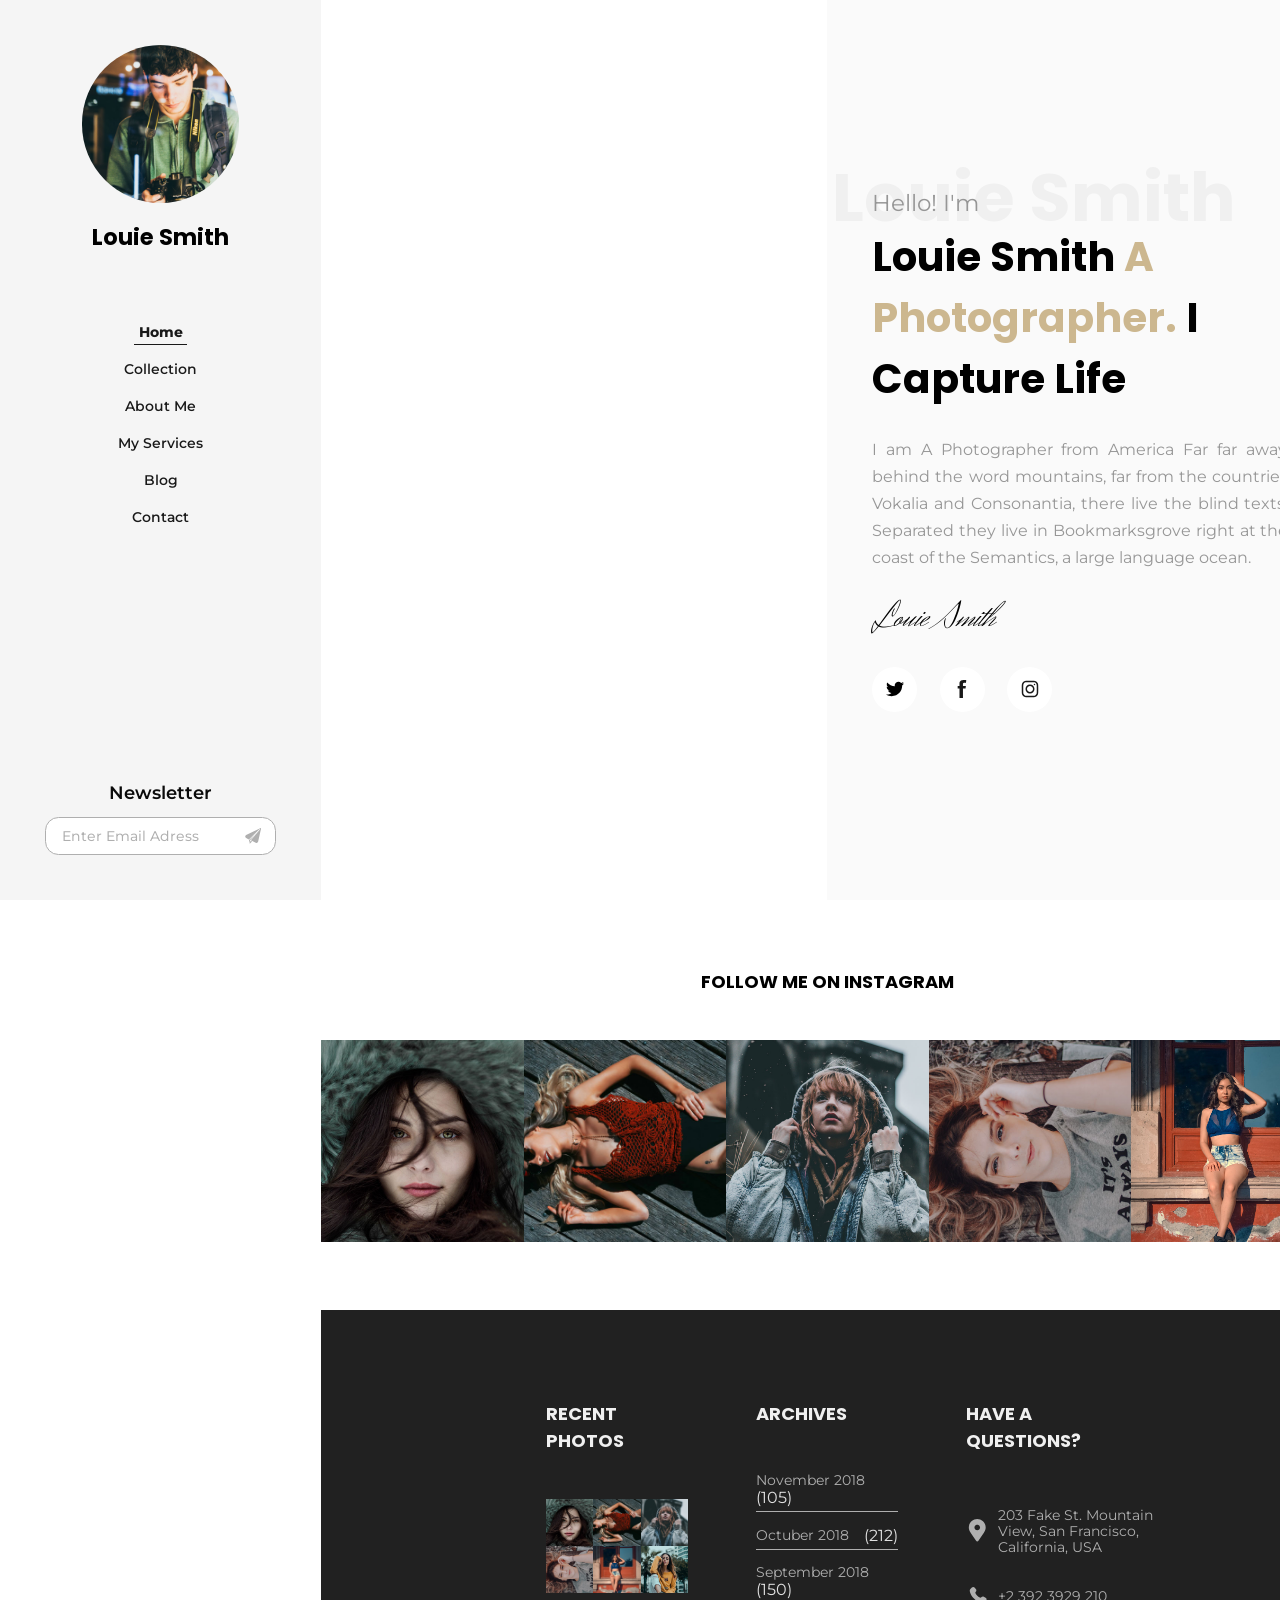
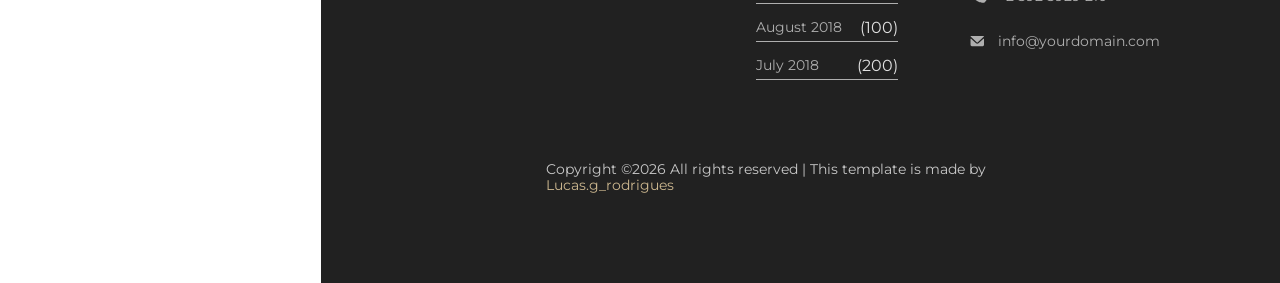
==== index.html @ 93f26b0f "Add files via upload" ====
<!DOCTYPE html>
<html lang="en">

<head>
    <meta charset="UTF-8">
    <meta name="viewport" content="width=device-width, initial-scale=1.0">
    <title>Louie Smith</title>

    <link rel="stylesheet" href="style.css">

    <link rel="preconnect" href="https://fonts.googleapis.com">
    <link rel="preconnect" href="https://fonts.gstatic.com" crossorigin>
    <link
        href="https://fonts.googleapis.com/css2?family=Herr+Von+Muellerhoff&family=Inter:ital,opsz,wght@0,14..32,100..900;1,14..32,100..900&family=Montserrat:ital,wght@0,100..900;1,100..900&family=Playfair+Display:ital,wght@0,400..900;1,400..900&family=Roboto+Mono:ital,wght@0,100..700;1,100..700&family=Roboto:ital,wght@0,100..900;1,100..900&display=swap"
        rel="stylesheet">

    <link rel="preconnect" href="https://fonts.googleapis.com">
    <link rel="preconnect" href="https://fonts.gstatic.com" crossorigin>
    <link
        href="https://fonts.googleapis.com/css2?family=Herr+Von+Muellerhoff&family=Inter:ital,opsz,wght@0,14..32,100..900;1,14..32,100..900&family=Montserrat:ital,wght@0,100..900;1,100..900&family=Playfair+Display:ital,wght@0,400..900;1,400..900&family=Poppins:ital,wght@0,100;0,200;0,300;0,400;0,500;0,600;0,700;0,800;0,900;1,100;1,200;1,300;1,400;1,500;1,600;1,700;1,800;1,900&family=Roboto+Mono:ital,wght@0,100..700;1,100..700&family=Roboto:ital,wght@0,100..900;1,100..900&display=swap"
        rel="stylesheet">
</head>

<body>
    <nav>
        <ul>
            <li>
                <a href="">
                    <img src="img/author.jpg" alt="">
                </a>
            </li>
            <li>
                <a href="">
                    <h1>
                        Louie Smith
                    </h1>
                </a>
            </li>
        </ul>

        <ul>
            <li>
                <a href="index.html">
                    <h3 id="currentPage">
                        Home
                    </h3>
                </a>
            </li>
            <li>
                <a href="collection.html">
                    <h3>
                        Collection
                    </h3>
                </a>
            </li>
            <li>
                <a href="about.html">
                    <h3>
                        About Me
                    </h3>
                </a>
            </li>
            <li>
                <a href="services.html">
                    <h3>
                        My Services
                    </h3>
                </a>
            </li>
            <li>
                <a href="blog.html">
                    <h3>
                        Blog
                    </h3>
                </a>
            </li>
            <li>
                <a href="contact.html">
                    <h3>
                        Contact
                    </h3>
                </a>
            </li>
        </ul>

        <ul>
            <li>
                <a href="">
                    <h2>
                        Newsletter
                    </h2>
                </a>
            </li>
            <li>
                <form>
                    <input type="email" placeholder="Enter Email Adress" required>
                    <button>
                        <svg version="1.1" id="Uploaded to svgrepo.com" xmlns="http://www.w3.org/2000/svg"
                            xmlns:xlink="http://www.w3.org/1999/xlink" width="800px" height="800px" viewBox="0 0 32 32"
                            xml:space="preserve">
                            <path d="M10.774,23.619l-1.625,5.691C9.06,29.164,9,28.992,9,28.794v-5.57l13.09-12.793L10.774,23.619z
	 M10.017,29.786c0.243-0.002,0.489-0.084,0.69-0.285l3.638-3.639l-2.772-1.386L10.017,29.786z M28.835,2.009L3.802,14.326
	c-2.226,1.095-2.236,4.266-0.017,5.375l4.89,2.445L27.464,3.79c0.204-0.199,0.516-0.234,0.759-0.086
	c0.326,0.2,0.396,0.644,0.147,0.935l-16.3,18.976l8.84,4.4c1.746,0.873,3.848-0.128,4.27-2.034l5.071-22.858
	C30.435,2.304,29.588,1.639,28.835,2.009z" />
                        </svg>
                    </button>
                </form>
            </li>
        </ul>
    </nav>

    <main>
        <section class="banner">
            <div>
                <figure>
                    <img src="img/author.jpg" alt="">
                    <img src="img/author-2.jpg" alt="">
                    <div>
                        <div></div>
                        <div></div>
                    </div>
                </figure>
            </div>

            <div>
                <h1>
                    Louie Smith
                </h1>

                <h2>
                    Hello! I'm
                </h2>

                <h1>
                    Louie Smith <span>A Photographer.</span> I Capture Life
                </h1>

                <h3>
                    I am A Photographer from America Far far away, behind the word mountains, far from the countries
                    Vokalia and Consonantia, there live the blind texts. Separated they live in Bookmarksgrove right at
                    the coast of the Semantics, a large language ocean.
                </h3>

                <h6>
                    Louie Smith
                </h6>

                <div>
                    <a href="">
                        <svg width="800px" height="800px" viewBox="0 -2 20 20" version="1.1"
                            xmlns="http://www.w3.org/2000/svg" xmlns:xlink="http://www.w3.org/1999/xlink">

                            <title>twitter [#154]</title>
                            <desc>Created with Sketch.</desc>
                            <defs>

                            </defs>
                            <g id="Page-1" stroke="none" stroke-width="1" fill-rule="evenodd">
                                <g id="Dribbble-Light-Preview" transform="translate(-60.000000, -7521.000000)"
                                    fill="#000000">
                                    <g id="icons" transform="translate(56.000000, 160.000000)">
                                        <path
                                            d="M10.29,7377 C17.837,7377 21.965,7370.84365 21.965,7365.50546 C21.965,7365.33021 21.965,7365.15595 21.953,7364.98267 C22.756,7364.41163 23.449,7363.70276 24,7362.8915 C23.252,7363.21837 22.457,7363.433 21.644,7363.52751 C22.5,7363.02244 23.141,7362.2289 23.448,7361.2926 C22.642,7361.76321 21.761,7362.095 20.842,7362.27321 C19.288,7360.64674 16.689,7360.56798 15.036,7362.09796 C13.971,7363.08447 13.518,7364.55538 13.849,7365.95835 C10.55,7365.79492 7.476,7364.261 5.392,7361.73762 C4.303,7363.58363 4.86,7365.94457 6.663,7367.12996 C6.01,7367.11125 5.371,7366.93797 4.8,7366.62489 L4.8,7366.67608 C4.801,7368.5989 6.178,7370.2549 8.092,7370.63591 C7.488,7370.79836 6.854,7370.82199 6.24,7370.70483 C6.777,7372.35099 8.318,7373.47829 10.073,7373.51078 C8.62,7374.63513 6.825,7375.24554 4.977,7375.24358 C4.651,7375.24259 4.325,7375.22388 4,7375.18549 C5.877,7376.37088 8.06,7377 10.29,7376.99705"
                                            id="twitter-[#154]">

                                        </path>
                                    </g>
                                </g>
                            </g>
                        </svg>
                    </a>
                    <a href="">
                        <svg fill="#000000" version="1.1" xmlns="http://www.w3.org/2000/svg"
                            xmlns:xlink="http://www.w3.org/1999/xlink" width="800px" height="800px"
                            viewBox="0 0 512 512" xml:space="preserve">

                            <g id="7935ec95c421cee6d86eb22ecd11b7e3">

                                <path style="display: inline;" d="M283.122,122.174c0,5.24,0,22.319,0,46.583h83.424l-9.045,74.367h-74.379
		c0,114.688,0,268.375,0,268.375h-98.726c0,0,0-151.653,0-268.375h-51.443v-74.367h51.443c0-29.492,0-50.463,0-56.302
		c0-27.82-2.096-41.02,9.725-62.578C205.948,28.32,239.308-0.174,297.007,0.512c57.713,0.711,82.04,6.263,82.04,6.263
		l-12.501,79.257c0,0-36.853-9.731-54.942-6.263C293.539,83.238,283.122,94.366,283.122,122.174z">

                                </path>

                            </g>

                        </svg>
                    </a>
                    <a href="">
                        <svg width="800px" height="800px" viewBox="0 0 24 24" xmlns="http://www.w3.org/2000/svg">
                            <path fill-rule="evenodd" clip-rule="evenodd"
                                d="M12 18C15.3137 18 18 15.3137 18 12C18 8.68629 15.3137 6 12 6C8.68629 6 6 8.68629 6 12C6 15.3137 8.68629 18 12 18ZM12 16C14.2091 16 16 14.2091 16 12C16 9.79086 14.2091 8 12 8C9.79086 8 8 9.79086 8 12C8 14.2091 9.79086 16 12 16Z" />
                            <path
                                d="M18 5C17.4477 5 17 5.44772 17 6C17 6.55228 17.4477 7 18 7C18.5523 7 19 6.55228 19 6C19 5.44772 18.5523 5 18 5Z" />
                            <path fill-rule="evenodd" clip-rule="evenodd"
                                d="M1.65396 4.27606C1 5.55953 1 7.23969 1 10.6V13.4C1 16.7603 1 18.4405 1.65396 19.7239C2.2292 20.8529 3.14708 21.7708 4.27606 22.346C5.55953 23 7.23969 23 10.6 23H13.4C16.7603 23 18.4405 23 19.7239 22.346C20.8529 21.7708 21.7708 20.8529 22.346 19.7239C23 18.4405 23 16.7603 23 13.4V10.6C23 7.23969 23 5.55953 22.346 4.27606C21.7708 3.14708 20.8529 2.2292 19.7239 1.65396C18.4405 1 16.7603 1 13.4 1H10.6C7.23969 1 5.55953 1 4.27606 1.65396C3.14708 2.2292 2.2292 3.14708 1.65396 4.27606ZM13.4 3H10.6C8.88684 3 7.72225 3.00156 6.82208 3.0751C5.94524 3.14674 5.49684 3.27659 5.18404 3.43597C4.43139 3.81947 3.81947 4.43139 3.43597 5.18404C3.27659 5.49684 3.14674 5.94524 3.0751 6.82208C3.00156 7.72225 3 8.88684 3 10.6V13.4C3 15.1132 3.00156 16.2777 3.0751 17.1779C3.14674 18.0548 3.27659 18.5032 3.43597 18.816C3.81947 19.5686 4.43139 20.1805 5.18404 20.564C5.49684 20.7234 5.94524 20.8533 6.82208 20.9249C7.72225 20.9984 8.88684 21 10.6 21H13.4C15.1132 21 16.2777 20.9984 17.1779 20.9249C18.0548 20.8533 18.5032 20.7234 18.816 20.564C19.5686 20.1805 20.1805 19.5686 20.564 18.816C20.7234 18.5032 20.8533 18.0548 20.9249 17.1779C20.9984 16.2777 21 15.1132 21 13.4V10.6C21 8.88684 20.9984 7.72225 20.9249 6.82208C20.8533 5.94524 20.7234 5.49684 20.564 5.18404C20.1805 4.43139 19.5686 3.81947 18.816 3.43597C18.5032 3.27659 18.0548 3.14674 17.1779 3.0751C16.2777 3.00156 15.1132 3 13.4 3Z" />
                        </svg>
                    </a>
                </div>
            </div>
        </section>

        <section class="follow">
            <h1>
                follow me on instagram
            </h1>
            <div>
                <a href="">
                    <img src="img/image_1.jpg" alt="">
                    <svg width="800px" height="800px" viewBox="0 0 24 24" xmlns="http://www.w3.org/2000/svg">
                        <path fill-rule="evenodd" clip-rule="evenodd"
                            d="M12 18C15.3137 18 18 15.3137 18 12C18 8.68629 15.3137 6 12 6C8.68629 6 6 8.68629 6 12C6 15.3137 8.68629 18 12 18ZM12 16C14.2091 16 16 14.2091 16 12C16 9.79086 14.2091 8 12 8C9.79086 8 8 9.79086 8 12C8 14.2091 9.79086 16 12 16Z" />
                        <path
                            d="M18 5C17.4477 5 17 5.44772 17 6C17 6.55228 17.4477 7 18 7C18.5523 7 19 6.55228 19 6C19 5.44772 18.5523 5 18 5Z" />
                        <path fill-rule="evenodd" clip-rule="evenodd"
                            d="M1.65396 4.27606C1 5.55953 1 7.23969 1 10.6V13.4C1 16.7603 1 18.4405 1.65396 19.7239C2.2292 20.8529 3.14708 21.7708 4.27606 22.346C5.55953 23 7.23969 23 10.6 23H13.4C16.7603 23 18.4405 23 19.7239 22.346C20.8529 21.7708 21.7708 20.8529 22.346 19.7239C23 18.4405 23 16.7603 23 13.4V10.6C23 7.23969 23 5.55953 22.346 4.27606C21.7708 3.14708 20.8529 2.2292 19.7239 1.65396C18.4405 1 16.7603 1 13.4 1H10.6C7.23969 1 5.55953 1 4.27606 1.65396C3.14708 2.2292 2.2292 3.14708 1.65396 4.27606ZM13.4 3H10.6C8.88684 3 7.72225 3.00156 6.82208 3.0751C5.94524 3.14674 5.49684 3.27659 5.18404 3.43597C4.43139 3.81947 3.81947 4.43139 3.43597 5.18404C3.27659 5.49684 3.14674 5.94524 3.0751 6.82208C3.00156 7.72225 3 8.88684 3 10.6V13.4C3 15.1132 3.00156 16.2777 3.0751 17.1779C3.14674 18.0548 3.27659 18.5032 3.43597 18.816C3.81947 19.5686 4.43139 20.1805 5.18404 20.564C5.49684 20.7234 5.94524 20.8533 6.82208 20.9249C7.72225 20.9984 8.88684 21 10.6 21H13.4C15.1132 21 16.2777 20.9984 17.1779 20.9249C18.0548 20.8533 18.5032 20.7234 18.816 20.564C19.5686 20.1805 20.1805 19.5686 20.564 18.816C20.7234 18.5032 20.8533 18.0548 20.9249 17.1779C20.9984 16.2777 21 15.1132 21 13.4V10.6C21 8.88684 20.9984 7.72225 20.9249 6.82208C20.8533 5.94524 20.7234 5.49684 20.564 5.18404C20.1805 4.43139 19.5686 3.81947 18.816 3.43597C18.5032 3.27659 18.0548 3.14674 17.1779 3.0751C16.2777 3.00156 15.1132 3 13.4 3Z" />
                    </svg>
                </a>
                <a href="">
                    <img src="img/image_2.jpg" alt="">
                    <svg width="800px" height="800px" viewBox="0 0 24 24" xmlns="http://www.w3.org/2000/svg">
                        <path fill-rule="evenodd" clip-rule="evenodd"
                            d="M12 18C15.3137 18 18 15.3137 18 12C18 8.68629 15.3137 6 12 6C8.68629 6 6 8.68629 6 12C6 15.3137 8.68629 18 12 18ZM12 16C14.2091 16 16 14.2091 16 12C16 9.79086 14.2091 8 12 8C9.79086 8 8 9.79086 8 12C8 14.2091 9.79086 16 12 16Z" />
                        <path
                            d="M18 5C17.4477 5 17 5.44772 17 6C17 6.55228 17.4477 7 18 7C18.5523 7 19 6.55228 19 6C19 5.44772 18.5523 5 18 5Z" />
                        <path fill-rule="evenodd" clip-rule="evenodd"
                            d="M1.65396 4.27606C1 5.55953 1 7.23969 1 10.6V13.4C1 16.7603 1 18.4405 1.65396 19.7239C2.2292 20.8529 3.14708 21.7708 4.27606 22.346C5.55953 23 7.23969 23 10.6 23H13.4C16.7603 23 18.4405 23 19.7239 22.346C20.8529 21.7708 21.7708 20.8529 22.346 19.7239C23 18.4405 23 16.7603 23 13.4V10.6C23 7.23969 23 5.55953 22.346 4.27606C21.7708 3.14708 20.8529 2.2292 19.7239 1.65396C18.4405 1 16.7603 1 13.4 1H10.6C7.23969 1 5.55953 1 4.27606 1.65396C3.14708 2.2292 2.2292 3.14708 1.65396 4.27606ZM13.4 3H10.6C8.88684 3 7.72225 3.00156 6.82208 3.0751C5.94524 3.14674 5.49684 3.27659 5.18404 3.43597C4.43139 3.81947 3.81947 4.43139 3.43597 5.18404C3.27659 5.49684 3.14674 5.94524 3.0751 6.82208C3.00156 7.72225 3 8.88684 3 10.6V13.4C3 15.1132 3.00156 16.2777 3.0751 17.1779C3.14674 18.0548 3.27659 18.5032 3.43597 18.816C3.81947 19.5686 4.43139 20.1805 5.18404 20.564C5.49684 20.7234 5.94524 20.8533 6.82208 20.9249C7.72225 20.9984 8.88684 21 10.6 21H13.4C15.1132 21 16.2777 20.9984 17.1779 20.9249C18.0548 20.8533 18.5032 20.7234 18.816 20.564C19.5686 20.1805 20.1805 19.5686 20.564 18.816C20.7234 18.5032 20.8533 18.0548 20.9249 17.1779C20.9984 16.2777 21 15.1132 21 13.4V10.6C21 8.88684 20.9984 7.72225 20.9249 6.82208C20.8533 5.94524 20.7234 5.49684 20.564 5.18404C20.1805 4.43139 19.5686 3.81947 18.816 3.43597C18.5032 3.27659 18.0548 3.14674 17.1779 3.0751C16.2777 3.00156 15.1132 3 13.4 3Z" />
                    </svg>
                </a>
                <a href="">
                    <img src="img/image_3.jpg" alt="">
                    <svg width="800px" height="800px" viewBox="0 0 24 24" xmlns="http://www.w3.org/2000/svg">
                        <path fill-rule="evenodd" clip-rule="evenodd"
                            d="M12 18C15.3137 18 18 15.3137 18 12C18 8.68629 15.3137 6 12 6C8.68629 6 6 8.68629 6 12C6 15.3137 8.68629 18 12 18ZM12 16C14.2091 16 16 14.2091 16 12C16 9.79086 14.2091 8 12 8C9.79086 8 8 9.79086 8 12C8 14.2091 9.79086 16 12 16Z" />
                        <path
                            d="M18 5C17.4477 5 17 5.44772 17 6C17 6.55228 17.4477 7 18 7C18.5523 7 19 6.55228 19 6C19 5.44772 18.5523 5 18 5Z" />
                        <path fill-rule="evenodd" clip-rule="evenodd"
                            d="M1.65396 4.27606C1 5.55953 1 7.23969 1 10.6V13.4C1 16.7603 1 18.4405 1.65396 19.7239C2.2292 20.8529 3.14708 21.7708 4.27606 22.346C5.55953 23 7.23969 23 10.6 23H13.4C16.7603 23 18.4405 23 19.7239 22.346C20.8529 21.7708 21.7708 20.8529 22.346 19.7239C23 18.4405 23 16.7603 23 13.4V10.6C23 7.23969 23 5.55953 22.346 4.27606C21.7708 3.14708 20.8529 2.2292 19.7239 1.65396C18.4405 1 16.7603 1 13.4 1H10.6C7.23969 1 5.55953 1 4.27606 1.65396C3.14708 2.2292 2.2292 3.14708 1.65396 4.27606ZM13.4 3H10.6C8.88684 3 7.72225 3.00156 6.82208 3.0751C5.94524 3.14674 5.49684 3.27659 5.18404 3.43597C4.43139 3.81947 3.81947 4.43139 3.43597 5.18404C3.27659 5.49684 3.14674 5.94524 3.0751 6.82208C3.00156 7.72225 3 8.88684 3 10.6V13.4C3 15.1132 3.00156 16.2777 3.0751 17.1779C3.14674 18.0548 3.27659 18.5032 3.43597 18.816C3.81947 19.5686 4.43139 20.1805 5.18404 20.564C5.49684 20.7234 5.94524 20.8533 6.82208 20.9249C7.72225 20.9984 8.88684 21 10.6 21H13.4C15.1132 21 16.2777 20.9984 17.1779 20.9249C18.0548 20.8533 18.5032 20.7234 18.816 20.564C19.5686 20.1805 20.1805 19.5686 20.564 18.816C20.7234 18.5032 20.8533 18.0548 20.9249 17.1779C20.9984 16.2777 21 15.1132 21 13.4V10.6C21 8.88684 20.9984 7.72225 20.9249 6.82208C20.8533 5.94524 20.7234 5.49684 20.564 5.18404C20.1805 4.43139 19.5686 3.81947 18.816 3.43597C18.5032 3.27659 18.0548 3.14674 17.1779 3.0751C16.2777 3.00156 15.1132 3 13.4 3Z" />
                    </svg>
                </a>
                <a href="">
                    <img src="img/image_4.jpg" alt="">
                    <svg width="800px" height="800px" viewBox="0 0 24 24" xmlns="http://www.w3.org/2000/svg">
                        <path fill-rule="evenodd" clip-rule="evenodd"
                            d="M12 18C15.3137 18 18 15.3137 18 12C18 8.68629 15.3137 6 12 6C8.68629 6 6 8.68629 6 12C6 15.3137 8.68629 18 12 18ZM12 16C14.2091 16 16 14.2091 16 12C16 9.79086 14.2091 8 12 8C9.79086 8 8 9.79086 8 12C8 14.2091 9.79086 16 12 16Z" />
                        <path
                            d="M18 5C17.4477 5 17 5.44772 17 6C17 6.55228 17.4477 7 18 7C18.5523 7 19 6.55228 19 6C19 5.44772 18.5523 5 18 5Z" />
                        <path fill-rule="evenodd" clip-rule="evenodd"
                            d="M1.65396 4.27606C1 5.55953 1 7.23969 1 10.6V13.4C1 16.7603 1 18.4405 1.65396 19.7239C2.2292 20.8529 3.14708 21.7708 4.27606 22.346C5.55953 23 7.23969 23 10.6 23H13.4C16.7603 23 18.4405 23 19.7239 22.346C20.8529 21.7708 21.7708 20.8529 22.346 19.7239C23 18.4405 23 16.7603 23 13.4V10.6C23 7.23969 23 5.55953 22.346 4.27606C21.7708 3.14708 20.8529 2.2292 19.7239 1.65396C18.4405 1 16.7603 1 13.4 1H10.6C7.23969 1 5.55953 1 4.27606 1.65396C3.14708 2.2292 2.2292 3.14708 1.65396 4.27606ZM13.4 3H10.6C8.88684 3 7.72225 3.00156 6.82208 3.0751C5.94524 3.14674 5.49684 3.27659 5.18404 3.43597C4.43139 3.81947 3.81947 4.43139 3.43597 5.18404C3.27659 5.49684 3.14674 5.94524 3.0751 6.82208C3.00156 7.72225 3 8.88684 3 10.6V13.4C3 15.1132 3.00156 16.2777 3.0751 17.1779C3.14674 18.0548 3.27659 18.5032 3.43597 18.816C3.81947 19.5686 4.43139 20.1805 5.18404 20.564C5.49684 20.7234 5.94524 20.8533 6.82208 20.9249C7.72225 20.9984 8.88684 21 10.6 21H13.4C15.1132 21 16.2777 20.9984 17.1779 20.9249C18.0548 20.8533 18.5032 20.7234 18.816 20.564C19.5686 20.1805 20.1805 19.5686 20.564 18.816C20.7234 18.5032 20.8533 18.0548 20.9249 17.1779C20.9984 16.2777 21 15.1132 21 13.4V10.6C21 8.88684 20.9984 7.72225 20.9249 6.82208C20.8533 5.94524 20.7234 5.49684 20.564 5.18404C20.1805 4.43139 19.5686 3.81947 18.816 3.43597C18.5032 3.27659 18.0548 3.14674 17.1779 3.0751C16.2777 3.00156 15.1132 3 13.4 3Z" />
                    </svg>
                </a>
                <a href="">
                    <img src="img/image_5.jpg" alt="">
                    <svg width="800px" height="800px" viewBox="0 0 24 24" xmlns="http://www.w3.org/2000/svg">
                        <path fill-rule="evenodd" clip-rule="evenodd"
                            d="M12 18C15.3137 18 18 15.3137 18 12C18 8.68629 15.3137 6 12 6C8.68629 6 6 8.68629 6 12C6 15.3137 8.68629 18 12 18ZM12 16C14.2091 16 16 14.2091 16 12C16 9.79086 14.2091 8 12 8C9.79086 8 8 9.79086 8 12C8 14.2091 9.79086 16 12 16Z" />
                        <path
                            d="M18 5C17.4477 5 17 5.44772 17 6C17 6.55228 17.4477 7 18 7C18.5523 7 19 6.55228 19 6C19 5.44772 18.5523 5 18 5Z" />
                        <path fill-rule="evenodd" clip-rule="evenodd"
                            d="M1.65396 4.27606C1 5.55953 1 7.23969 1 10.6V13.4C1 16.7603 1 18.4405 1.65396 19.7239C2.2292 20.8529 3.14708 21.7708 4.27606 22.346C5.55953 23 7.23969 23 10.6 23H13.4C16.7603 23 18.4405 23 19.7239 22.346C20.8529 21.7708 21.7708 20.8529 22.346 19.7239C23 18.4405 23 16.7603 23 13.4V10.6C23 7.23969 23 5.55953 22.346 4.27606C21.7708 3.14708 20.8529 2.2292 19.7239 1.65396C18.4405 1 16.7603 1 13.4 1H10.6C7.23969 1 5.55953 1 4.27606 1.65396C3.14708 2.2292 2.2292 3.14708 1.65396 4.27606ZM13.4 3H10.6C8.88684 3 7.72225 3.00156 6.82208 3.0751C5.94524 3.14674 5.49684 3.27659 5.18404 3.43597C4.43139 3.81947 3.81947 4.43139 3.43597 5.18404C3.27659 5.49684 3.14674 5.94524 3.0751 6.82208C3.00156 7.72225 3 8.88684 3 10.6V13.4C3 15.1132 3.00156 16.2777 3.0751 17.1779C3.14674 18.0548 3.27659 18.5032 3.43597 18.816C3.81947 19.5686 4.43139 20.1805 5.18404 20.564C5.49684 20.7234 5.94524 20.8533 6.82208 20.9249C7.72225 20.9984 8.88684 21 10.6 21H13.4C15.1132 21 16.2777 20.9984 17.1779 20.9249C18.0548 20.8533 18.5032 20.7234 18.816 20.564C19.5686 20.1805 20.1805 19.5686 20.564 18.816C20.7234 18.5032 20.8533 18.0548 20.9249 17.1779C20.9984 16.2777 21 15.1132 21 13.4V10.6C21 8.88684 20.9984 7.72225 20.9249 6.82208C20.8533 5.94524 20.7234 5.49684 20.564 5.18404C20.1805 4.43139 19.5686 3.81947 18.816 3.43597C18.5032 3.27659 18.0548 3.14674 17.1779 3.0751C16.2777 3.00156 15.1132 3 13.4 3Z" />
                    </svg>
                </a>
            </div>
        </section>

        <footer>
            <div>
                <h1>
                    Recent Photos
                </h1>
                <div>
                    <img src="img/image_1.jpg" alt="">
                    <img src="img/image_2.jpg" alt="">
                    <img src="img/image_3.jpg" alt="">
                    <img src="img/image_4.jpg" alt="">
                    <img src="img/image_5.jpg" alt="">
                    <img src="img/image_6.jpg" alt="">
                </div>
            </div>

            <div>
                <h1>
                    Archives
                </h1>

                <div>
                    <dl>
                        <dt>
                            <h2>November 2018</h2>
                        </dt>
                        <dd>
                            <h3>(105)</h3>
                        </dd>
                    </dl>
                    <dl>
                        <dt>
                            <h2>Octuber 2018</h2>
                        </dt>
                        <dd>
                            <h3>(212)</h3>
                        </dd>
                    </dl>
                    <dl>
                        <dt>
                            <h2>September 2018</h2>
                        </dt>
                        <dd>
                            <h3>(150)</h3>
                        </dd>
                    </dl>
                    <dl>
                        <dt>
                            <h2>August 2018</h2>
                        </dt>
                        <dd>
                            <h3>(100)</h3>
                        </dd>
                    </dl>
                    <dl>
                        <dt>
                            <h2>July 2018</h2>
                        </dt>
                        <dd>
                            <h3>(200)</h3>
                        </dd>
                    </dl>
                </div>
            </div>

            <div>
                <h1>
                    Have a Questions?
                </h1>

                <div>
                    <dl>
                        <dt>
                            <svg version="1.0" id="Layer_1" xmlns="http://www.w3.org/2000/svg"
                                xmlns:xlink="http://www.w3.org/1999/xlink" width="800px" height="800px"
                                viewBox="0 0 64 64" enable-background="new 0 0 64 64" xml:space="preserve">
                                <path d="M32,0C18.746,0,8,10.746,8,24c0,5.219,1.711,10.008,4.555,13.93c0.051,0.094,0.059,0.199,0.117,0.289l16,24
	C29.414,63.332,30.664,64,32,64s2.586-0.668,3.328-1.781l16-24c0.059-0.09,0.066-0.195,0.117-0.289C54.289,34.008,56,29.219,56,24
	C56,10.746,45.254,0,32,0z M32,32c-4.418,0-8-3.582-8-8s3.582-8,8-8s8,3.582,8,8S36.418,32,32,32z" />
                            </svg>
                        </dt>
                        <dd>
                            <h2>203 Fake St. Mountain View, San Francisco, California, USA</h2>
                        </dd>
                    </dl>
                    <dl>
                        <dt>
                            <svg width="800px" height="800px" viewBox="0 0 24 24" xmlns="http://www.w3.org/2000/svg">
                                <path
                                    d="M16.5562 12.9062L16.1007 13.359C16.1007 13.359 15.0181 14.4355 12.0631 11.4972C9.10812 8.55901 10.1907 7.48257 10.1907 7.48257L10.4775 7.19738C11.1841 6.49484 11.2507 5.36691 10.6342 4.54348L9.37326 2.85908C8.61028 1.83992 7.13596 1.70529 6.26145 2.57483L4.69185 4.13552C4.25823 4.56668 3.96765 5.12559 4.00289 5.74561C4.09304 7.33182 4.81071 10.7447 8.81536 14.7266C13.0621 18.9492 17.0468 19.117 18.6763 18.9651C19.1917 18.9171 19.6399 18.6546 20.0011 18.2954L21.4217 16.883C22.3806 15.9295 22.1102 14.2949 20.8833 13.628L18.9728 12.5894C18.1672 12.1515 17.1858 12.2801 16.5562 12.9062Z" />
                            </svg>
                        </dt>
                        <dd>
                            <h2>+2 392 3929 210</h2>
                        </dd>
                    </dl>
                    <dl>
                        <dt>
                            <svg xmlns="http://www.w3.org/2000/svg" width="100" height="100" viewBox="0 0 100 100"
                                xml:space="preserve">

                                <g>
                                    <g>
                                        <path
                                            d="M48.7,55c0.8,0.7,1.9,0.7,2.7,0l28.3-26.2c0.5-1,0.4-2.6-1.6-2.6l-56,0.1c-1.5,0-2.7,1.4-1.6,2.6L48.7,55z" />
                                    </g>
                                    <g>
                                        <path d="M80,40c0-1.3-1.6-2-2.5-1.1l-22,20.4c-1.5,1.4-3.4,2.1-5.4,2.1s-3.9-0.7-5.4-2.1L22.6,38.9
			c-1-0.9-2.5-0.2-2.5,1.1c0,7.9,0,26,0,26c0,3.3,2.7,6,6,6h48c3.3,0,6-2.7,6-6C80,66,80,48,80,40z" />
                                    </g>
                                </g>
                            </svg>
                        </dt>
                        <dd>
                            <h2>info@yourdomain.com</h2>
                        </dd>
                    </dl>
                </div>
            </div>
            <div>
                <h2>Copyright ©2026 All rights reserved | This template is made by <a href="">Lucas.g_rodrigues</a></h2>
            </div>
        </footer>
    </main>
</body>

</html>
---- style.css ----
* {
    margin: 0;
}

body {
    display: flex;
}

h1 {
    font-family: "Poppins", sans-serif;
    color: black;
    font-weight: 650;
    user-select: none;
}

h2 {
    font-family: "Montserrat", sans-serif;
    color: rgb(10, 10, 10);
    font-weight: 600;
    user-select: none;
}

input,
textarea {
    font-family: "Montserrat", sans-serif;
    color: rgb(10, 10, 10);
    font-weight: 450;
    user-select: none;
}

h3 {
    font-family: "Montserrat", sans-serif;
    color: rgb(25, 25, 25);
    font-weight: 550;
    user-select: none;
}

h6 {
    font-family: "Herr Von Muellerhoff", cursive;
    user-select: none;
}

a {
    text-decoration: none;
    user-select: none;
}

.currentPage {
    border-bottom: 0.1vh solid rgb(25, 25, 25, 1);
}

.bannerVariant2 {
    background-color: rgb(204, 183, 143);
    padding: 7.5vh 45vh;
}

.bannerVariant2>div {
    display: flex;
    gap: 2.5vh;
}

.bannerVariant2 h1 {
    font-size: 5vh;
    animation: fadeInBannerVariant2H1 2s forwards;
    opacity: 0;
    transform: translateY(2.5vh);
}

@keyframes fadeInBannerVariant2H1 {
    to {
        opacity: 1;
        transform: translateY(0);
    }
}

.bannerVariant2 h1:nth-child(1) {
    animation-delay: 0s;
}

.bannerVariant2 h2 {
    font-size: 1.5vh;
    font-weight: 450;
    color: rgb(75, 75, 75);
}

.bannerVariant2 a {
    animation: fadeInBannerVariant2a 2s forwards;
    opacity: 0;
    transform: translateY(1vh);
}

@keyframes fadeInBannerVariant2a {
    to {
        opacity: 1;
        transform: translateY(0);
    }
}

.bannerVariant2 a:nth-child(1) {
    animation-delay: 1s;
}

.bannerVariant2 a:nth-child(2) {
    animation-delay: 1.25s;
}

.bannerVariant2 .currentPage {
    color: rgb(25, 25, 25);
    font-weight: 600;
    padding-bottom: 0.25vh;
}

.bannerVariant3 {
    display: flex;
    height: 75vh;
}

.bannerVariant3>div {
    height: 100%;
    width: 50%;
}

.bannerVariant3>div:first-child figure {
    height: 100%;
    width: 100%;
}

.bannerVariant3>div:first-child img {
    height: 100%;
    width: 100%;
    object-fit: cover;
    object-position: center;
}

.bannerVariant3>div:last-child {
    display: flex;
    flex-direction: column;
    justify-content: center;
    box-sizing: border-box;
    background-color: rgb(250, 250, 250);
    padding: 5vh;
}

.bannerVariant3>div:last-child h1 {
    font-size: 4.5vh;
    margin: 1vh 0 3vh 0;
}

.bannerVariant3>div:last-child h1 span {
    color: rgb(204, 183, 143);
}

.bannerVariant3>div:last-child h1:first-child {
    line-height: 0;
    position: relative;
    top: 4vh;
    left: -4.5vh;
    color: rgb(240, 240, 240);
    font-size: 7.5vh;
    animation: fadeInDecoTittle 1.5s forwards;
}

.bannerVariant3>div:last-child h2 {
    color: rgb(150, 150, 150);
    font-weight: 400;
    font-size: 2.5vh;
    z-index: 1;
}

.bannerVariant3>div:last-child h3 {
    color: rgb(150, 150, 150);
    font-weight: 400;
    font-size: 1.75vh;
    line-height: 3vh;
    text-align: justify;
    hyphens: auto;
}

.bannerVariant3>div:last-child h6 {
    font-size: 4vh;
    font-weight: 300;
    margin: 2.5vh 0;
}

.bannerVariant3>div:last-child div {
    display: flex;
    gap: 2.5vh;
}

.bannerVariant3>div:last-child a {
    padding: 1.5vh;
    border-radius: 50%;
    background-color: rgb(255, 255, 255);
    display: flex;
    justify-content: center;
    align-items: center;
    animation: fadeInIcons 1s forwards;
    opacity: 0;
    transform: translateY(2.5vh);
}

@keyframes fadeInIcons {
    from {
        opacity: 0;
        transform: translateY(2.5vh);
    }
    to {
        opacity: 1;
        transform: translateY(0);
    }
}

.bannerVariant3>div:last-child a:nth-child(2) {
    animation-delay: 0.25s;
}

.bannerVariant3>div:last-child a:nth-child(3) {
    animation-delay: 0.5s;
}

.bannerVariant3>div:last-child svg {
    fill: rgb(25, 25, 25);
    height: 2vh;
    width: 2vh;
}

.bannerVariant3>div:last-child svg {
    fill: rgb(25, 25, 25);
    height: 2vh;
    width: 2vh;
}

nav {
    width: 56vh;
    height: 100vh;
    position: sticky;
    top: 0;
    box-sizing: border-box;
    padding: 5vh;
    background-color: rgb(245, 245, 245);
    display: flex;
    flex-direction: column;
    align-items: center;
    gap: 7.5vh;
}

nav ul {
    padding: 0;
    display: flex;
    flex-direction: column;
    align-items: center;
    gap: 1.5vh;
}

nav ul:last-child {
    margin-top: auto;
}

nav li {
    width: fit-content;
    list-style: none;
}

nav h1 {
    font-size: 2.5vh;
}

nav h2 {
    font-size: 2vh;
}

nav h3 {
    font-size: 1.5vh;
    line-height: 1.5vh;
    padding: 0.5vh;
    border-bottom: 0.1vh solid rgb(25, 25, 25, 0);
    transition: 0.25s;
}

nav h3:hover {
    font-weight: 625;
}

nav h3#currentPage {
    font-weight: 750;
    border-bottom: 0.1vh solid rgb(25, 25, 25, 1);
}

nav img {
    width: 17.5vh;
    aspect-ratio: 1;
    border-radius: 100%;
    object-fit: cover;
}

nav form {
    display: flex;
    background-color: white;
    padding: 1vh 1.5vh;
    border-radius: 1.5vh;
    border: 0.1vh solid rgb(175, 175, 175);
}

nav form input {
    width: 20vh;
    background: none;
    border: none;
    font-size: 1.5vh;
}

nav form input::placeholder {
    color: rgb(175, 175, 175);
}

nav form input:focus {
    outline: none;
}

nav form button {
    background: none;
    border: none;
    padding: 0;
    display: flex;
    justify-content: center;
    align-items: center;
}

nav form svg {
    height: 2vh;
    width: 2vh;
    fill: rgb(175, 175, 175);
}

main {
    width: 100%;
    background-color: rgb(255, 255, 255);
}

.banner {
    position: relative;
    display: flex;
    height: 100vh;
}

.banner>div {
    position: relative;
    height: 100%;
    width: 50%;
}

.banner>div:first-child figure {
    position: relative;
    height: 100%;
    width: 100%;
    overflow: hidden;
    display: flex;
    align-items: end;
    display: flex;
    justify-content: center;
    align-items: end;
}

.banner>div:first-child img {
    position: absolute;
    height: 100%;
    width: 100%;
    object-fit: cover;
    object-position: center;
    opacity: 0;
    transform: scale(0.95);
    animation: fadeBannerImg 10s infinite;
}

.banner>div:first-child img:first-of-type {
    animation-delay: 0s;
}

.banner>div:first-child img:last-of-type {
    animation-delay: 5s;
}

@keyframes fadeBannerImg {
    0% {
        opacity: 0;
        transform: scale(0.95);
    }
    10% {
        opacity: 1;
        transform: scale(1);
    }
    40% {
        opacity: 1;
        transform: scale(1);
    }
    90% {
        opacity: 0;
        transform: scale(0.95);
    }
    100% {
        opacity: 0;
        transform: scale(0.95);
    }
}

.banner>div:first-child figure>div {
    display: flex;
    flex-direction: row;
    gap: 2.5vh;
    margin: 2.5vh;
    position: relative;
    z-index: 1;
}

.banner>div:first-child figure>div>div {
    width: 2vh;
    aspect-ratio: 1;
    border-radius: 50%;
    outline: 0.25vh rgb(255, 255, 255) solid;
    outline-offset: 0.25vh;
    background-color: rgb(255, 255, 255, 0.25);
    animation: fadeBannerIcon 10s infinite;
}

.banner>div:first-child figure>div>div:first-of-type  {
    animation-delay: 0s;
}

.banner>div:first-child figure>div>div:last-of-type  {
    animation-delay: 5s;
}

@keyframes fadeBannerIcon {
    0% {
        background-color: rgb(255, 255, 255, 0.25);
    }
    10% {
        background-color: rgb(255, 255, 255);
    }
    40% {
        background-color: rgb(255, 255, 255);
    }
    90% {
        background-color: rgb(255, 255, 255, 0.25);
    }
    100% {
        background-color: rgb(255, 255, 255, 0.25);
    }
}

.banner>div:last-child {
    display: flex;
    flex-direction: column;
    justify-content: center;
    box-sizing: border-box;
    background-color: rgb(250, 250, 250);
    padding: 5vh;
}

.banner>div:last-child h1 {
    font-size: 4.5vh;
    margin: 1vh 0 3vh 0;
}

.banner>div:last-child h1 span {
    color: rgb(204, 183, 143);
}

.banner>div:last-child h1:first-child {
    line-height: 0;
    position: relative;
    top: 1vh;
    left: -4.5vh;
    color: rgb(240, 240, 240);
    font-size: 7.5vh;
    margin: 0;
    animation: fadeInDecoTittle 1.5s forwards;
}

@keyframes fadeInDecoTittle {
    from {
        opacity: 0;
        transform: translateY(2.5vh);
    }
    to {
        opacity: 1;
        transform: translateY(0);
    }
}

.banner>div:last-child h2 {
    color: rgb(150, 150, 150);
    font-weight: 400;
    font-size: 2.5vh;
    z-index: 1;
}

.banner>div:last-child h3 {
    color: rgb(150, 150, 150);
    font-weight: 400;
    font-size: 1.75vh;
    line-height: 3vh;
    text-align: justify;
    hyphens: auto;
}

.banner>div:last-child h6 {
    font-size: 4vh;
    font-weight: 300;
    margin: 2.5vh 0;
}

.banner>div:last-child div {
    display: flex;
    gap: 2.5vh;
}

.banner>div:last-child a {
    padding: 1.5vh;
    border-radius: 50%;
    background-color: rgb(255, 255, 255);
    display: flex;
    justify-content: center;
    align-items: center;
    animation: fadeInIcons 1s forwards;
    opacity: 0;
    transform: translateY(2.5vh);
}

@keyframes fadeInIcons {
    from {
        opacity: 0;
        transform: translateY(2.5vh);
    }
    to {
        opacity: 1;
        transform: translateY(0);
    }
}

.banner>div:last-child a:nth-child(2) {
    animation-delay: 0.25s;
}

.banner>div:last-child a:nth-child(3) {
    animation-delay: 0.5s;
}

.banner>div:last-child svg {
    fill: rgb(25, 25, 25);
    height: 2vh;
    width: 2vh;
}

.follow {
    width: 100%;
    margin: 7.5vh 0;
    display: flex;
    flex-direction: column;
    align-items: center;
    gap: 5vh;
}

.follow h1 {
    text-transform: uppercase;
    font-size: 2vh;
}

.follow div {
    display: flex;
}

.follow a {
    display: flex;
    justify-content: center;
    align-items: center;
    animation: fadeInFollow 2s forwards;
    opacity: 0;
    transform: translateY(2.5vh);
    animation-timeline: view();
    animation-range: entry 0% cover 33%;
}

@keyframes fadeInFollow {
    to {
        opacity: 1;
        transform: translateY(0);
    }
}

.follow a:nth-child(1) {
    animation-delay: 0s;
}

.follow a:nth-child(2) {
    animation-delay: 0.5s;
}

.follow a:nth-child(3) {
    animation-delay: 1.0s;
}

.follow a:nth-child(4) {
    animation-delay: 1.5s;
}

.follow a:nth-child(5) {
    animation-delay: 2.0s;
}

.follow img {
    height: 22.5vh;
    aspect-ratio: 1;
    object-fit: cover;
    object-position: center;
}

.follow svg {
    position: absolute;
    width: 5vh;
    height: 5vh;
    padding: 7.5vh;
    background-color: rgb(0, 0, 0, 0.5);
    backdrop-filter: blur(3px);
    fill: rgb(225, 225, 225);
    opacity: 0;
    transition: 0.33s;
}

.follow a:hover svg {
    opacity: 1;
}

footer {
    background-color: rgb(33, 33, 33);
    width: 100%;
    padding: 10vh 25vh;
    box-sizing: border-box;
    display: flex;
    flex-wrap: wrap;
    justify-content: space-between;
    row-gap: 7.5vh;
}

footer>div {
    width: calc((100% - 15vh) / 3);
    display: flex;
    flex-direction: column;
    gap: 5vh;
}

footer>div h1 {
    color: rgb(240, 240, 240);
    font-size: 2vh;
    text-transform: uppercase;
}

footer>div:first-child div {
    display: flex;
    flex-wrap: wrap;
}

footer>div:first-child img {
    width: calc(100% / 3);
    aspect-ratio: 1;
    object-fit: cover;
    object-position: center;
}

footer>div:nth-child(2) div {
    display: flex;
    flex-wrap: wrap;
    flex-direction: column;
}

footer>div:nth-child(2) dl {
    display: flex;
    justify-content: space-between;
    align-items: center;
    flex-wrap: wrap;
    border-bottom: 0.1vh solid rgb(175, 175, 175);
    padding-bottom: 0.5vh;
    margin-bottom: 1.5vh;
}

footer>div:nth-child(2) h2 {
    color: rgb(175, 175, 175);
    font-size: 1.5vh;
    font-weight: 400;
}

footer>div:nth-child(2) h3 {
    color: rgb(225, 225, 225);
    font-size: 1.75vh;
    font-weight: 400;
}

footer>div:nth-child(3) div {
    display: flex;
    flex-wrap: wrap;
    flex-direction: column;
}

footer>div:nth-child(3) dl {
    display: flex;
    gap: 1vh;
    align-items: center;
    margin-bottom: 2.5vh;
}

footer>div:nth-child(3) dt,
footer>div:nth-child(3) dd {
    display: flex;
    justify-content: center;
    align-items: center;
}

footer>div:nth-child(3) svg {
    fill: rgb(175, 175, 175);
    height: 2.5vh;
    width: 2.5vh;
}

footer>div:nth-child(3) h2 {
    color: rgb(175, 175, 175);
    font-size: 1.5vh;
    font-weight: 400;
}

footer>div:nth-child(3) h3 {
    color: rgb(225, 225, 225);
    font-size: 1.75vh;
    font-weight: 400;
}

footer>div:last-child {
    width: 100%;
}

footer>div:last-child h2 {
    color: rgb(200, 200, 200);
    font-size: 1.5vh;
    font-weight: 400;
}

footer>div:last-child h2 a {
    color: rgb(204, 183, 143);
}

.collection {
    margin: 7.5vh 10vh;
    display: flex;
    flex-wrap: wrap;
    justify-content: space-between;
    row-gap: 2.5vh;
}

.collection figure {
    width: calc((100% - 5vh) / 3);
    aspect-ratio: 7/5;
    position: relative;
    display: flex;
    justify-content: center;
    align-items: center;
    opacity: 0;
    transform: translateY(7.5vh);
    animation: fadeInCollection 30s forwards;
    animation-delay: calc(var(--delay) * 7.5s);
    animation-timeline: view();
    animation-range: entry 0% cover 33%;
}

.collection figure:nth-child(1) {
    --delay: 0;
}

.collection figure:nth-child(2) {
    --delay: 2;
}

.collection figure:nth-child(3) {
    --delay: 4;
}

.collection figure:nth-child(4) {
    --delay: 6;
}

.collection figure:nth-child(5) {
    --delay: 8;
}

.collection figure:nth-child(6) {
    --delay: 10;
}

.collection figure:nth-child(7) {
    --delay: 12;
}

.collection figure:nth-child(8) {
    --delay: 14;
}

.collection figure:nth-child(9) {
    --delay: 16;
}

.collection figure:nth-child(10) {
    --delay: 18;
}

.collection figure:nth-child(11) {
    --delay: 20;
}

.collection figure:nth-child(12) {
    --delay: 22;
}

@keyframes fadeInCollection {
    to {
        opacity: 1;
        transform: translateY(0);
    }
}

.collection figure>div {
    position: absolute;
    background-color: rgb(0, 0, 0, 0.5);
    backdrop-filter: blur(5px);
    display: flex;
    flex-direction: column;
    justify-content: end;
    flex-wrap: wrap;
    box-sizing: border-box;
    width: 92.5%;
    height: 92.5%;
    padding: 2.5vh 2vh;
    opacity: 0;
    transition: 0.5s;
}

.collection figure div h1 {
    color: rgb(240, 240, 240);
    font-weight: 400;
    font-size: 2.5vh;
}

.collection figure div.tags {
    display: flex;
    gap: 1vh;
}

.collection figure div h2 {
    color: rgb(175, 175, 175);
    font-weight: 300;
    font-size: 1.75vh;
    text-transform: uppercase;
    width: fit-content;
    display: inline-block;
}

.collection figure:hover div {
    opacity: 1;
}

.collection img {
    width: 100%;
    height: 100%;
    object-fit: cover;
    object-position: center;
}

.numbers {
    display: flex;
    justify-content: space-between;
    align-items: center;
    padding: 10vh 20vh;
    background-color: rgb(33, 33, 33);
}

.numbers>div {
    display: flex;
    justify-content: center;
    align-items: center;
    gap: 2.5vh;
    animation: fadeInNumbers 1.5s forwards;
    opacity: 0;
    transform: translateY(2.5vh);
}

.numbers>div:first-child {
    animation-delay: 0.5s;
}

.numbers>div:nth-child(2) {
    animation-delay: 0.75s;
}

.numbers>div:nth-child(3) {
    animation-delay: 1s;
}

.numbers>div:last-child {
    animation-delay: 1.25s;
}

@keyframes fadeInNumbers {
    from {
        opacity: 0;
        transform: translateY(5vh);
    }
    to {
        opacity: 1;
        transform: translateY(0);
    }
}

.numbers>div h2 {
    width: 10vh;
    font-size: 1.75vh;
    color: rgb(240, 240, 240);
    font-weight: 600;
}

.container-contador {
    width: 8vh;
}

@property --num {
    syntax: '<integer>';
    initial-value: 0;
    inherits: false;
}

.numero-animado1,
.numero-animado2,
.numero-animado3,
.numero-animado4 {
    font-size: 5vh;
    font-family: "Montserrat", sans-serif;
    color: rgb(204, 183, 143);
    font-weight: 400;
    user-select: none;
}

.numero-animado1 {
    animation: count1 2.4s cubic-bezier(0, 0, 0, 1) forwards;
    animation-delay: 0.5s;
    counter-reset: value var(--num);
}

.numero-animado1::after {
    content: counter(value);
}

@keyframes count1 {
    from {
        --num: 0;
    }
    to {
        --num: 120;
    }
}

.numero-animado2 {
    animation: count2 3s cubic-bezier(0, 0, 0, 1) forwards;
    animation-delay: 0.75s;
    counter-reset: value var(--num);
}

.numero-animado2::after {
    content: counter(value);
}

@keyframes count2 {
    from {
        --num: 0;
    }
    to {
        --num: 150;
    }
}

.numero-animado3 {
    animation: count3 4s cubic-bezier(0, 0, 0, 1) forwards;
    animation-delay: 1s;
    counter-reset: value var(--num);
}

.numero-animado3::after {
    content: counter(value);
}

@keyframes count3 {
    from {
        --num: 0;
    }
    to {
        --num: 200;
    }
}

.numero-animado4 {
    animation: count3 4s cubic-bezier(0, 0, 0, 1) forwards;
    animation-delay: 1.5s;
    counter-reset: value var(--num);
}

.numero-animado4::after {
    content: counter(value);
}

@keyframes count4 {
    from {
        --num: 0;
    }
    to {
        --num: 200;
    }
}

.services {
    display: flex;
    flex-wrap: wrap;
    margin: 20vh 25vh;
    justify-content: space-between;
    row-gap: 15vh;
}

.services div {
    width: calc((100% - 25vh) / 3);
    display: flex;
    flex-direction: column;
    gap: 1vh;
    animation: fadeInServices 2s forwards;
    opacity: 0;
    transform: translateY(2.5vh);
}

@keyframes fadeInServices {
    to {
        opacity: 1;
        transform: translateY(0);
    }
}

.services div:nth-child(1) {
    animation-delay: 0s;
}

.services div:nth-child(2) {
    animation-delay: 0.15s;
}

.services div:nth-child(3) {
    animation-delay: 0.3s;
}

.services div:nth-child(4) {
    animation-delay: 0.45s;
}

.services div:nth-child(5) {
    animation-delay: 0.6s;
}

.services div:nth-child(6) {
    animation-delay: 0.75s;
}

.services svg {
    width: 5vh;
    height: 5vh;
}

.services figure {
    width: 5vh;
    height: 5vh;
    display: flex;
    justify-content: center;
    align-items: center;
    padding: 2.5vh;
    background-color: rgb(240, 240, 240);
    border-radius: 50%;
}

.services h1 {
    font-size: 2.5vh;
    color: rgb(25, 25, 25);
    font-weight: 550;
}

.services h2 {
    font-size: 1.5vh;
    color: rgb(75, 75, 75);
    font-weight: 450;
}

.blog {
    margin: 7.5vh 10vh;
    display: flex;
    justify-content: space-between;
    gap: 7.5vh;
}

.blog>div:first-child {
    width: 65%;
    display: flex;
    flex-direction: column;
    gap: 7.5vh;
}

.blog>div:first-child>div {
    display: flex;
    flex-direction: row;
    gap: 2.5vh;
    align-items: center;
    animation: fadeInBlog1 1.5s forwards;
    opacity: 0;
    transform: translateY(5vh);
}

@keyframes fadeInBlog1 {
    to {
        opacity: 1;
        transform: translateY(0);
    }
}

.blog>div:first-child>div:nth-child(1) {
    animation-delay: 0s;
}

.blog>div:first-child>div:nth-child(2) {
    animation-delay: 0.5s;
}

.blog>div:first-child>div:nth-child(3) {
    animation-delay: 1s;
}

.blog>div:first-child>div:nth-child(4) {
    animation-delay: 1.5s;
}

.blog>div:first-child>div:nth-child(5) {
    animation-delay: 2s;
}

.blog>div:first-child>div:nth-child(6) {
    animation-delay: 2.5s;
}

.blog>div:first-child>div:nth-child(7) {
    animation-delay: 3s;
}

.blog>div:first-child>div:nth-child(8) {
    animation-delay: 3.5s;
}

.blog>div:first-child>div>div {
    display: flex;
    flex-direction: column;
    gap: 2.5vh;
}

.blog>div:first-child>div>div>div {
    display: flex;
    flex-direction: row;
    gap: 2vh;
}

.blog>div:first-child img {
    height: 37.5vh;
    aspect-ratio: 5/4;
    object-fit: cover;
}

.blog>div:first-child h1 {
    font-size: 2vh;
}

.blog>div:first-child h2 {
    font-size: 0.7vw;
    color: rgb(100, 100, 100);
    font-weight: 500;
    text-align: justify;
    hyphens: auto;
}

.blog>div:first-child>div a h2 {
    color: rgb(204, 183, 143);
}

.blog>div:first-child>div a h2::after {
    content: ">";
    color: rgb(204, 183, 143);
    position: relative;
    left: 0.25vh;
    top: 0.4vh;
    font-size: 2.5vh;
    font-weight: 325;
}

.blog>div:first-child nav {
    height: fit-content;
    width: 100%;
    display: flex;
    flex-direction: row;
    gap: 1.25vh;
    padding: 0;
    background: none;
}

.blog>div:first-child nav a {
    display: flex;
    align-items: center;
    justify-content: center;
    width: 4vh;
    aspect-ratio: 1;
    border-radius: 5vh;
    border: 0.1vh solid rgb(204, 183, 143);
}

.blog>div:first-child nav a.currentPage,
.blog>div:first-child nav a.currentPage h2 {
    background-color: rgb(204, 183, 143);
    color: rgb(255, 255, 255);
}

.blog>div:first-child nav a h2 {
    font-size: 1.5vh;
    color: rgb(204, 183, 143);
}

.blog>nav {
    width: 35%;
    height: auto;
    box-sizing: border-box;
    padding: 5vh;
    display: flex;
    flex-direction: column;
    gap: 10vh;
    align-items: start;
    animation: fadeInBlogNav 1s forwards;
    opacity: 0;
    transform: translateY(5vh);
}

@keyframes fadeInBlogNav {
    to {
        opacity: 1;
        transform: translateY(0);
    }
}

.blog>nav>* {
    animation: fadeInBlogNavItem 1s forwards;
    opacity: 0;
    transform: translateY(5vh);
}

@keyframes fadeInBlogNavItem {
    to {
        opacity: 1;
        transform: translateY(0);
    }
}

.blog>nav>*:nth-child(1) {
    animation-delay: 0.25s;
}

.blog>nav>*:nth-child(2) {
    animation-delay: 0.5s;
}

.blog>nav>*:nth-child(3) {
    animation-delay: 0.75s;
}

.blog>nav>*:nth-child(4) {
    animation-delay: 1s;
}

.blog>nav>*:nth-child(5) {
    animation-delay: 1.25s;
}

.blog>nav>*:nth-child(6) {
    animation-delay: 1.5s;
}

.blog>nav>*:nth-child(7) {
    animation-delay: 1.75s;
}

.blog nav form {
    box-sizing: border-box;
    width: 100%;
    height: fit-content;
}

.blog nav form input {
    width: 100%;
}

.blog nav form svg {
    fill: none;
}

.blog nav h1 {
    font-size: 2vh;
    text-transform: uppercase;
    font-weight: 600;
    letter-spacing: 0.25vh;
}

.blog nav h2 {
    font-size: 1.5vh;
    font-weight: 500;
}

.blog nav h3 {
    font-size: 1.5vh;
    font-weight: 400;
    color: rgb(150, 150, 150);
}

.blog nav>div {
    width: 100%;
    display: flex;
    flex-direction: column;
    gap: 5vh;
}

.blog nav>div:nth-of-type(1)>div {
    width: 100%;
    display: flex;
    flex-direction: column;
    gap: 2.5vh;
}

.blog nav>div:nth-of-type(1)>div>a {
    width: 100%;
    display: flex;
    flex-direction: row;
    justify-content: space-between;
    padding-bottom: 0.25vh;
    border-bottom: 0.1vh solid rgb(150, 150, 150);
}

.blog nav>div:nth-of-type(1)>div>a:last-child {
    padding-bottom: 0;
    border-bottom: 0;
}

.blog nav>div:nth-of-type(2)>div {
    width: 100%;
    display: flex;
    flex-direction: column;
    gap: 2.5vh;
}

.blog nav>div:nth-of-type(2)>div>a img {
    border-radius: 0;
    height: 100%;
    aspect-ratio: 3/2;
}

.blog nav>div:nth-of-type(2)>div>a {
    display: flex;
    flex-direction: row;
    justify-content: space-between;
    gap: 1vh;
}

.blog nav>div:nth-of-type(2)>div>a>div {
    display: flex;
    flex-direction: column;
    gap: 1.5vh;
}

.blog nav>div:nth-of-type(2)>div>a>div>div {
    display: flex;
    flex-direction: column;
    gap: 1vh;
}

.blog nav>div:nth-of-type(2)>div>a h2 {
    font-size: 1.3vh;
}

.blog nav>div:nth-of-type(2)>div>a>div>div>div {
    display: flex;
    flex-direction: row;
    gap: 1vh;
    align-items: center;
}

.blog nav>div:nth-of-type(2)>div>a>div>div>div svg {
    height: 1.5vh;
    width: 1.5vh;
}

.blog nav>div:nth-of-type(2)>div>a>div>div>div h3 {
    font-size: 1.1vh;
    padding: 0;
}

.blog nav>div:nth-of-type(3)>div {
    width: 100%;
    display: flex;
    flex-direction: row;
    flex-wrap: wrap;
    gap: 3vh 1.5vh;
}

.blog nav>div:nth-of-type(3)>div a {
    flex: 1;
    padding: 0.5vh 1.25vh;
    display: flex;
    align-items: center;
    justify-content: center;
    border-radius: 0.5vh;
    border: 0.1vh solid rgb(150, 150, 150);
}

.blog nav>div:nth-of-type(4) {
    background-image: url('img/bg_1.jpg');
    background-color: rgba(0, 0, 0, 0.6);
    background-blend-mode: multiply;
    background-repeat: no-repeat;
    background-size: cover;
    background-position: center;
    box-sizing: border-box;
    padding: 5vh;
    gap: 5vh;
}

.blog nav>div:nth-of-type(4) h1 {
    font-size: 2vh;
    text-transform: uppercase;
    font-weight: 600;
    letter-spacing: 0.25vh;
    color: rgb(255, 255, 255);
}

.blog nav>div:nth-of-type(4) h2 {
    font-size: 1.75vh;
    font-weight: 500;
    color: rgb(240, 240, 240);
    text-align: justify;
    hyphens: auto;
}

.blog nav>div:nth-of-type(4) h3 {
    font-size: 1.5vh;
    font-weight: 400;
    color: rgb(0, 0, 0);
}

.blog nav>div:nth-of-type(4) form {
    flex-direction: column;
    background: none;
    border: none;
    gap: 1vh;
    padding: 0;
}

.blog nav>div:nth-of-type(4) form input {
    border: solid 0.1vh rgb(240, 240, 240);
    padding: 1.75vh 2vh;
    box-sizing: border-box;
    border-radius: 1.5vh;
    color: rgb(240, 240, 240);
}

.blog nav>div:nth-of-type(4) form input::placeholder {
    color: rgb(240, 240, 240);
}

.blog nav>div:nth-of-type(4) form button {
    border: solid 0.1vh rgb(240, 240, 240);
    background: rgb(240, 240, 240);
    padding: 1.75vh 2vh;
    box-sizing: border-box;
    border-radius: 1.5vh;
    color: rgb(240, 240, 240);
}

.blog nav>div:nth-of-type(4) form button h3 {
    padding: 0;
}

.blog nav>div:nth-of-type(5)>div {
    width: 100%;
    display: flex;
    flex-direction: column;
    gap: 2.5vh;
}

.blog nav>div:nth-of-type(5)>div>a {
    width: 100%;
    display: flex;
    flex-direction: row;
    justify-content: space-between;
    padding-bottom: 0.25vh;
    border-bottom: 0.1vh solid rgb(150, 150, 150);
}

.blog nav>div:nth-of-type(5)>div>a:last-child {
    padding-bottom: 0;
    border-bottom: 0;
}

.blog nav>div:nth-of-type(6) h2 {
    font-size: 1.75vh;
    color: rgb(150, 150, 150);
    text-align: justify;
    hyphens: auto;
}

.contact {
    display: flex;
    flex-direction: column;
    gap: 7.5vh;
    margin: 7.5vh 10vh;
}

.contact h1 {
    font-size: 4vh;
    animation: fadeInBannerVariant2H1 2s forwards;
    opacity: 0;
    transform: translateY(2.5vh);
    animation-delay: 0.5s;
}

@keyframes fadeInContactH1 {
    to {
        opacity: 1;
        transform: translateY(0);
    }
}

.contact>div {
    display: flex;
    flex-direction: row;
    flex-wrap: wrap;
    gap: 5vh;
}

.contact>div>div {
    background-color: rgb(245, 245, 245);
    display: flex;
    flex-direction: column;
    gap: 5vh;
    box-sizing: border-box;
    animation: fadeInBannerVariant2H1 2s forwards;
    opacity: 0;
    transform: translateY(5vh);
    animation-delay: 0.75s;
}

@keyframes fadeInContactH1 {
    to {
        opacity: 1;
        transform: translateY(0);
    }
}

.contact>div>div:nth-of-type(1),
.contact>div>div:nth-of-type(2),
.contact>div>div:nth-of-type(3),
.contact>div>div:nth-of-type(4) {
    width: calc((100% - 5vh * 3) / 4);
    aspect-ratio: 4/3;
    padding: 2.5vh;
}

.contact>div>div:nth-of-type(5),
.contact>div>div:nth-of-type(6) {
    width: calc((100% - 5vh * 1) / 2);
    aspect-ratio: 9/10;
}

.contact>div>div:nth-of-type(1) {
    animation-delay: 0.75s;
}

.contact>div>div:nth-of-type(2) {
    animation-delay: 1s;
}

.contact>div>div:nth-of-type(3) {
    animation-delay: 1.25s;
}

.contact>div>div:nth-of-type(4) {
    animation-delay: 1.5s;
}

.contact>div>div:nth-of-type(5) {
    animation-delay: 1.75s;
    padding: 5vh;
}

.contact>div>div:nth-of-type(6) {
    animation-delay: 2s;
}

.contact h2 {
    color: rgb(25, 25, 25);
    font-weight: 450;
    font-size: 2vh;
}

.contact a {
    color: rgb(0, 0, 0);
}

.contact form {
    display: flex;
    flex-direction: column;
    gap: 2.5vh;
}

.contact form input {
    background: rgb(255, 255, 255);
    box-sizing: border-box;
    padding: 1vh 1.5vh;
    border-radius: 1.5vh;
    border: 0.1vh solid rgb(175, 175, 175);
    font-size: 1.75vh;
}

.contact form input::placeholder {
    color: rgb(175, 175, 175);
}

.contact form input:focus {
    outline: none;
}

.contact form textarea {
    background: rgb(255, 255, 255);
    box-sizing: border-box;
    padding: 1vh 1.5vh;
    border-radius: 1.5vh;
    border: 0.1vh solid rgb(175, 175, 175);
    font-size: 1.75vh;
    resize: none;
    height: 25vh;
}

.contact form textarea::placeholder {
    color: rgb(175, 175, 175);
}

.contact form textarea:focus {
    outline: none;
}

.contact form button {
    background: rgb(204, 183, 143);
    width: 50%;
    box-sizing: border-box;
    padding: 1.25vh 1.5vh;
    border-radius: 2.5vh;
    border: 0.1vh solid rgb(204, 183, 143);
    color: rgb(255, 255, 255);
    font-size: 2vh;
    font-weight: 550;
}

.contact iframe {
    width: 100%;
    height: 100%;
}
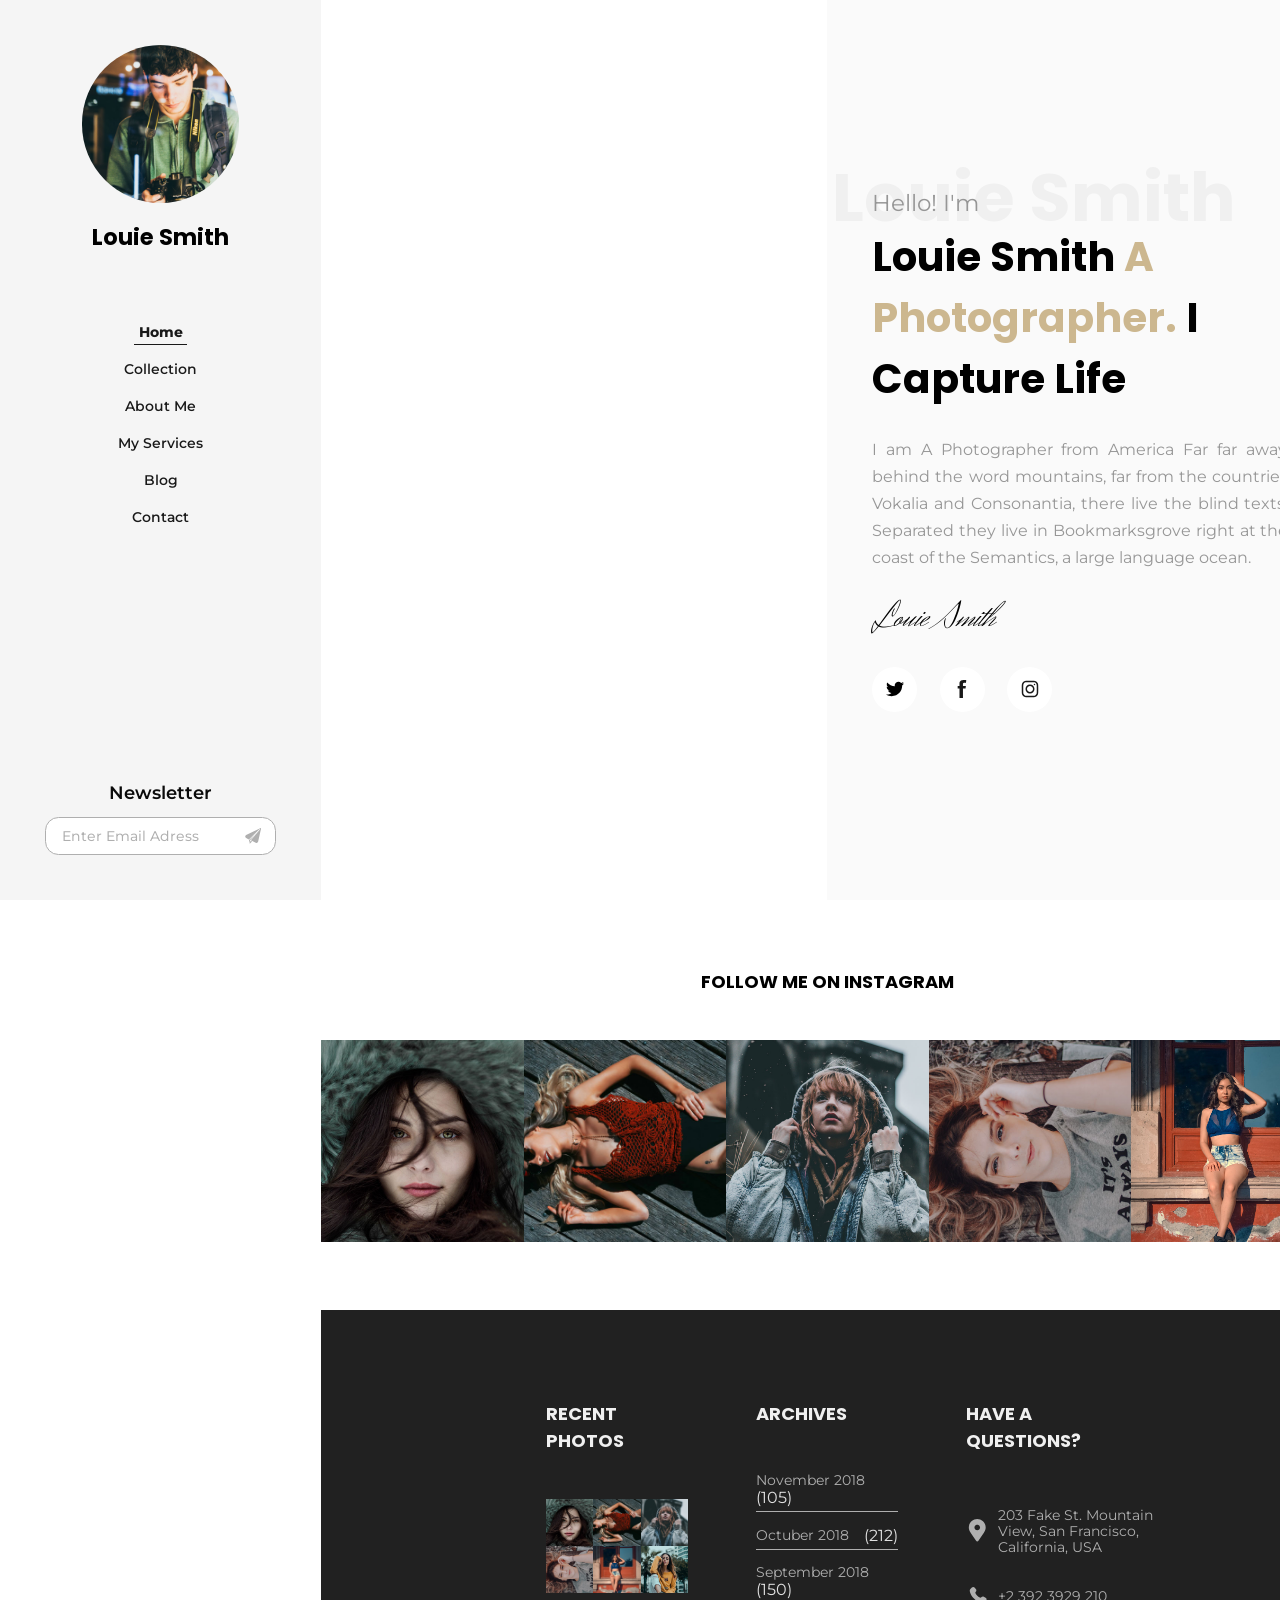
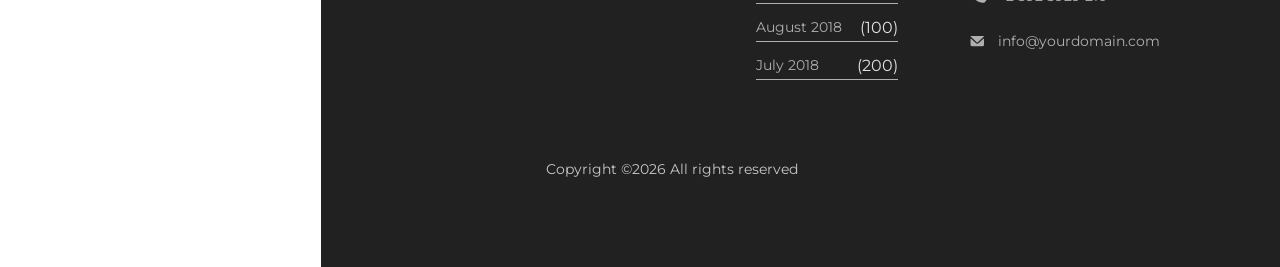
==== commit 00df77a7: "Update print statement from 'Hello' to 'Goodbye'" ====
--- a/index.html
+++ b/index.html
@@ -384,10 +384,10 @@
                 </div>
             </div>
             <div>
-                <h2>Copyright ©2026 All rights reserved | This template is made by <a href="">Lucas.g_rodrigues</a></h2>
+                <h2>Copyright ©2026 All rights reserved</a></h2>
             </div>
         </footer>
     </main>
 </body>
 
-</html>+</html>
